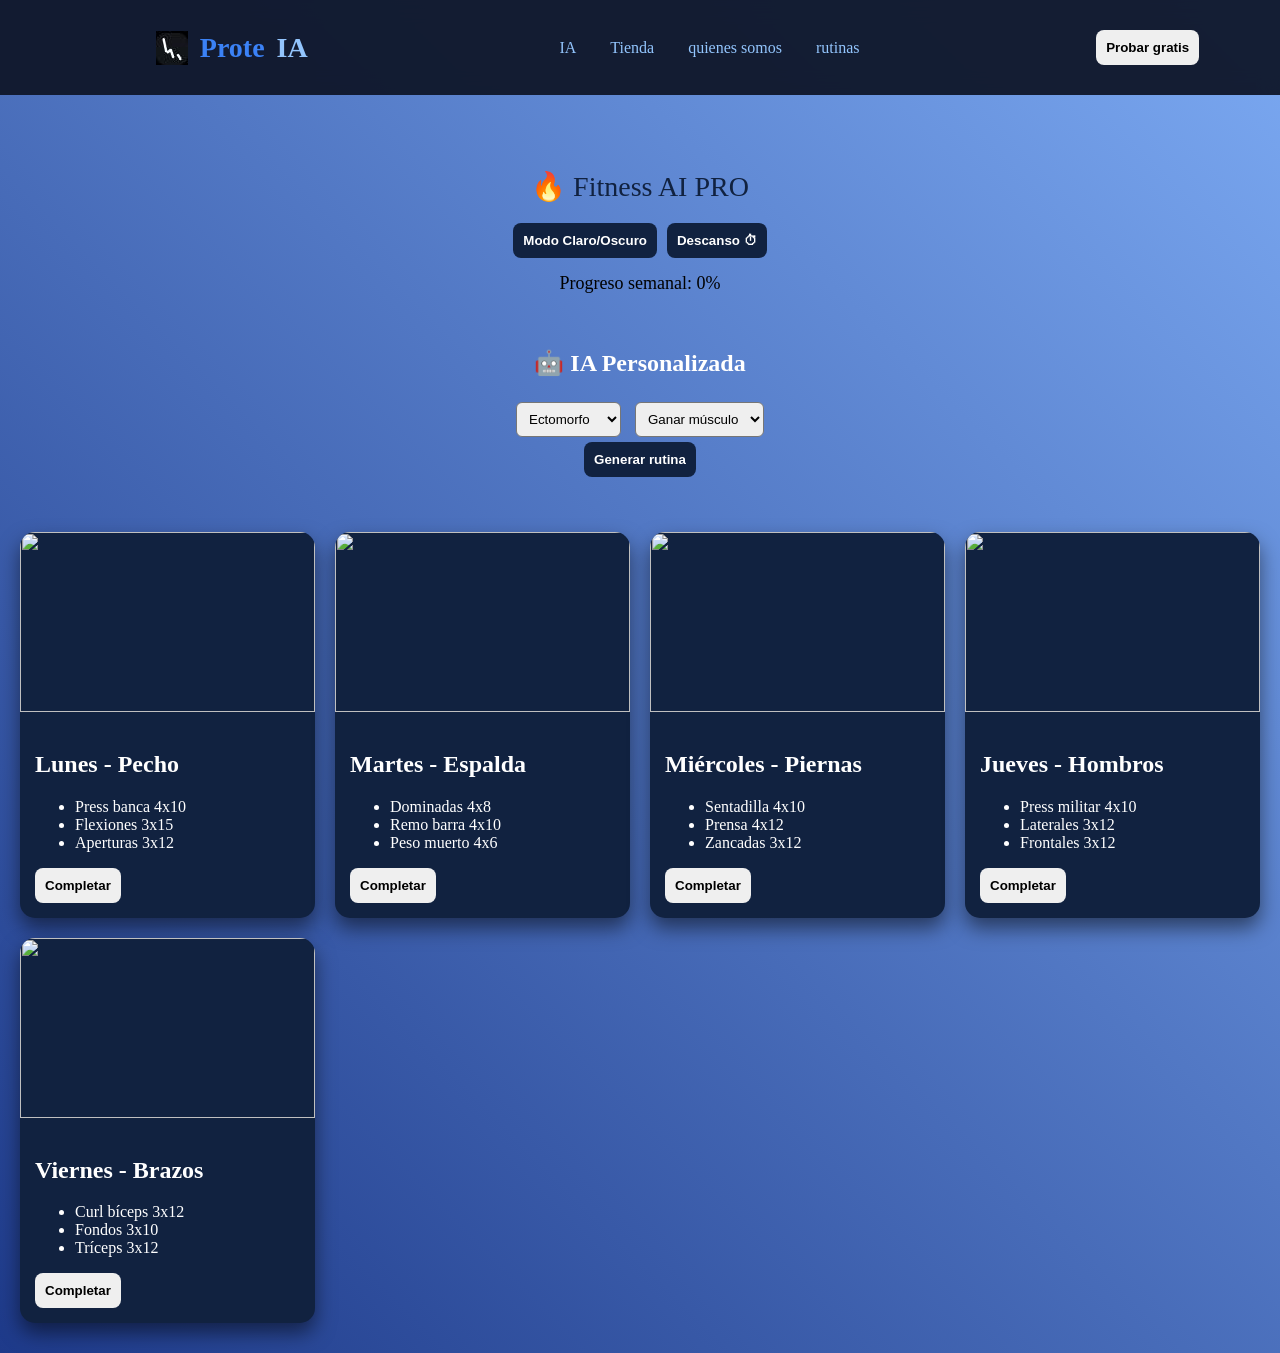
==== Rutinas/index.html @ 88127ee5 "Proyecto proteIA Finalizado por los estudiantes de 9no grado del colegio san ignacio de loyola" ====
<!DOCTYPE html>
<html lang="es">

<head>
    <meta charset="UTF-8">
    <meta name="viewport" content="width=device-width, initial-scale=1.0">
    <title>Fitness AI PRO</title>
    <link rel="stylesheet" href="styles.css">
</head>

<body>
    <section class="navbar-container">

        <!-- NAVBAR -->
        <nav class="navbar">
            <a href="../page.html">
                <div class="logo">
                    <img src="../assets/logo.jpeg" alt="logo ">
                    <span>Prote</span>IA
                </div>
            </a>
            <nav>
                <a href="../IA/proteIA.html">IA</a>
                <a href="../carrito/pruebas.html">Tienda</a>
                <a href="../quienessomos/quienes-somos.html">quienes somos</a>
                <a href="../rutinas/index.html">rutinas</a>
            </nav>
            <div>
                <button class="btn-principal">Probar gratis</button>
            </div>
        </nav>

    </section>
    <header>🔥 Fitness AI PRO</header>

    <div class="top-bar">
        <button class="primary" onclick="toggleMode()">Modo Claro/Oscuro</button>
        <button class="primary" onclick="startTimer()">Descanso ⏱</button>
    </div>

    <div class="progress">
        Progreso semanal: <span id="progress">0</span>%
    </div>

    <!-- IA -->
    <div class="ai-box">
        <h2>🤖 IA Personalizada</h2>

        <select id="bodyType">
            <option value="ecto">Ectomorfo</option>
            <option value="meso">Mesomorfo</option>
            <option value="endo">Endomorfo</option>
        </select>

        <select id="goal">
            <option value="muscle">Ganar músculo</option>
            <option value="fat">Perder grasa</option>
            <option value="maintain">Mantener</option>
        </select>

        <br>
        <button class="primary" onclick="generateAI()">Generar rutina</button>

        <div id="aiResult"></div>
    </div>

    <!-- RUTINAS -->
    <div class="container" id="workouts"></div>

    <div class="timer" id="timer"></div>

    <script src="script.js"></script>

</body>

</html>
---- Rutinas/styles.css ----
:root{
    --bg:#0a192f;
    --card:#112240;
    --text:#ccd6f6;
    --accent:#112240;
}

.light{
    --bg:#f0f4f8;
    --card:#ffffff;
    --text:#1a1a1a;
}

body{
    margin:0;
    font-family:Segoe UI;
    background: linear-gradient(45deg, #1e3a8a, #7ba9f2);  
    background-repeat: no-repeat;
    height: 100%;
}

/* HEADER */
header{
    text-align:center;
    padding:20px;
    font-size:28px;
    color:var(--accent);
}

/* TOP */
.top-bar{
    display:flex;
    justify-content:center;
    gap:10px;
    flex-wrap:wrap;
}

button{
    padding:10px;
    border:none;
    border-radius:8px;
    cursor:pointer;
    font-weight:bold;
}

.primary{
    background:var(--accent);
    color:#fff;
}

/* IA */
.ai-box{
    text-align:center;
    padding:20px;
}

select{
    padding:8px;
    margin:5px;
    border-radius:6px;
}

/* GRID */
.container{
    display:grid;
    grid-template-columns:repeat(auto-fit,minmax(280px,1fr));
    gap:20px;
    padding:20px;
    color: #fff;
}

.card{
    background:var(--card);
    border-radius:15px;
    overflow:hidden;
    box-shadow:0 10px 20px rgba(0,0,0,0.5);
    transition:0.3s;
}

.card:hover{
    transform:translateY(-8px);
}

.card img{
    width:100%;
    height:180px;
    object-fit:cover;
}

.content{
    padding:15px;
}

h2{
    color:#fff;
}

.done{
    background:#00c853 !important;
    color:#fff;
}

/* TIMER */
.timer{
    text-align:center;
    font-size:30px;
    margin-top:10px;
}

/* PROGRESS */
.progress{
    text-align:center;
    margin:15px;
    font-size:18px;
}

#aiResult{
    margin-top:15px;
    font-size:16px;
}

/*NAVBAR*/

.navbar-container{
    margin-bottom: 150px;
}

.navbar {
    display: flex;
    justify-content: space-around;
    align-items: center;
    padding: 30px 30px;
    position: fixed;
    width: 100%;
    top: 0;
    background: rgba(15, 23, 42, 0.95);
    backdrop-filter: blur(10px);
    z-index: 1000;
    transition: 0.3s;
}

.logo {
    display: flex;
    align-items: center;
    gap: 12px;
    font-size: 28px;
    font-weight: bold;
}

.logo span {
    color: #3b82f6;
}

nav a {
    margin: 0 15px;
    color: #93c5fd;
    text-decoration: none;
    font-weight: 500;
}

nav a:hover {
    color: white;
}
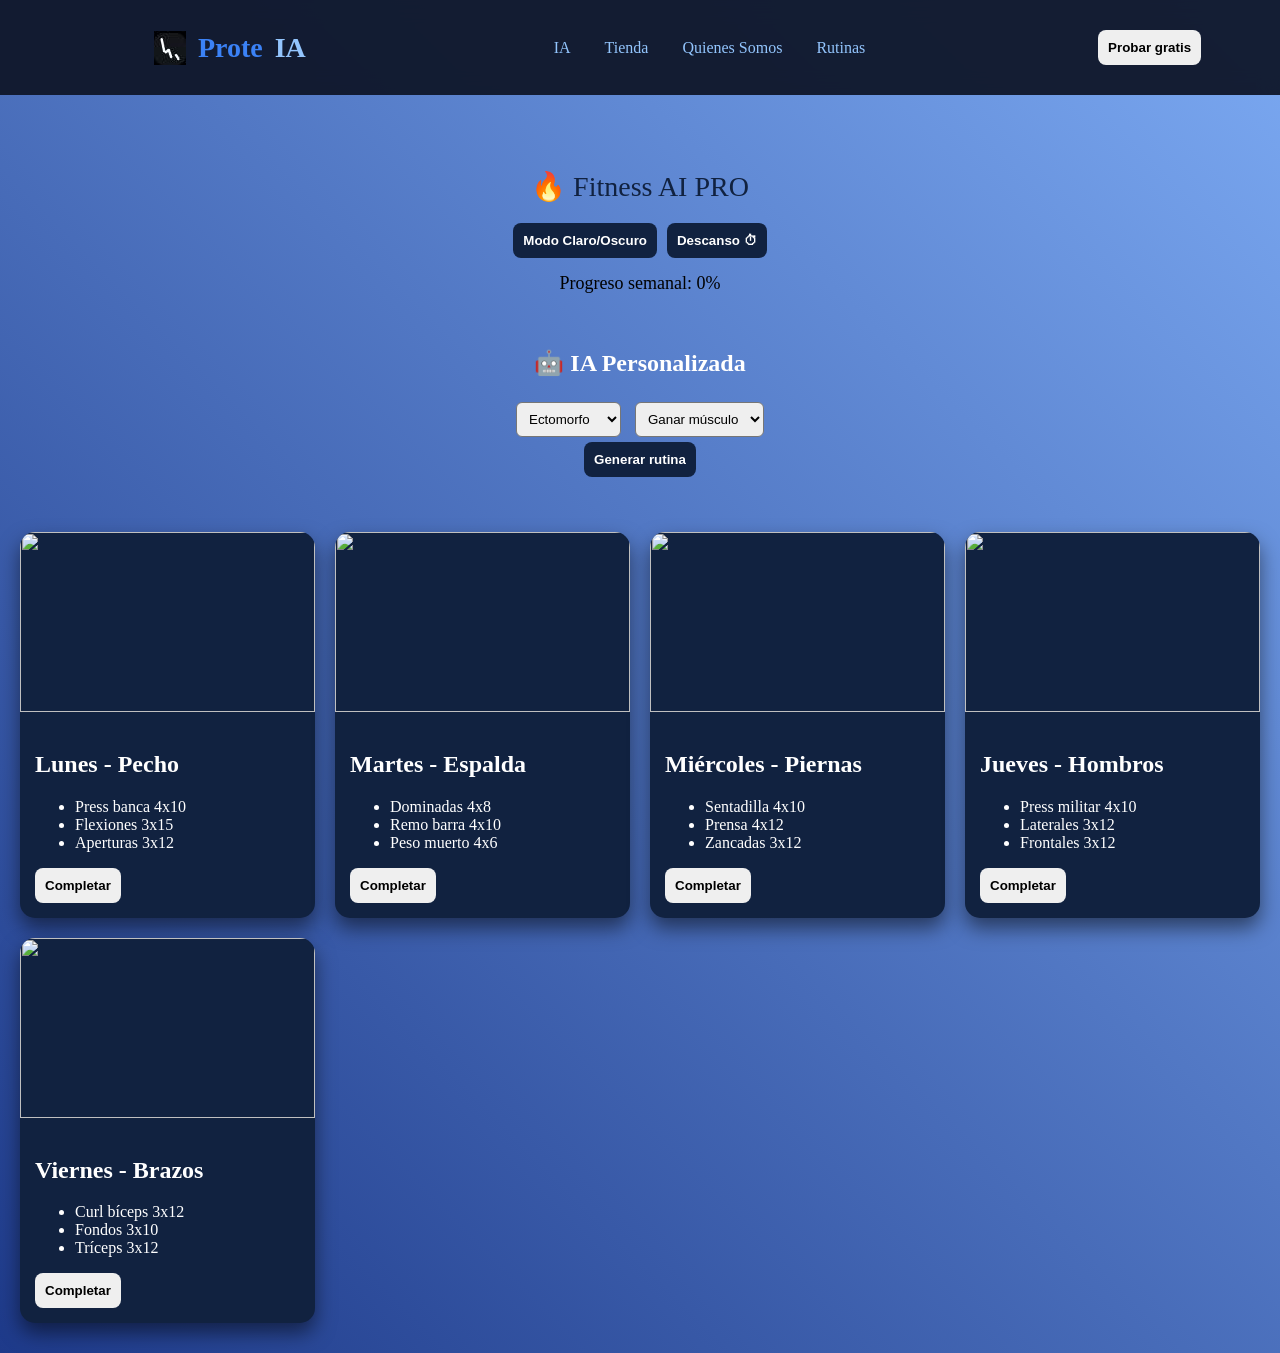
==== commit 662e45f4: "Menu arreglado" ====
--- a/Rutinas/index.html
+++ b/Rutinas/index.html
@@ -13,7 +13,7 @@
 
         <!-- NAVBAR -->
         <nav class="navbar">
-            <a href="../page.html">
+            <a href="../index.html">
                 <div class="logo">
                     <img src="../assets/logo.jpeg" alt="logo ">
                     <span>Prote</span>IA
@@ -22,8 +22,8 @@
             <nav>
                 <a href="../IA/proteIA.html">IA</a>
                 <a href="../carrito/pruebas.html">Tienda</a>
-                <a href="../quienessomos/quienes-somos.html">quienes somos</a>
-                <a href="../rutinas/index.html">rutinas</a>
+                <a href="../quienessomos/quienes-somos.html">Quienes Somos</a>
+                <a href="../Rutinas/index.html">Rutinas</a>
             </nav>
             <div>
                 <button class="btn-principal">Probar gratis</button>
